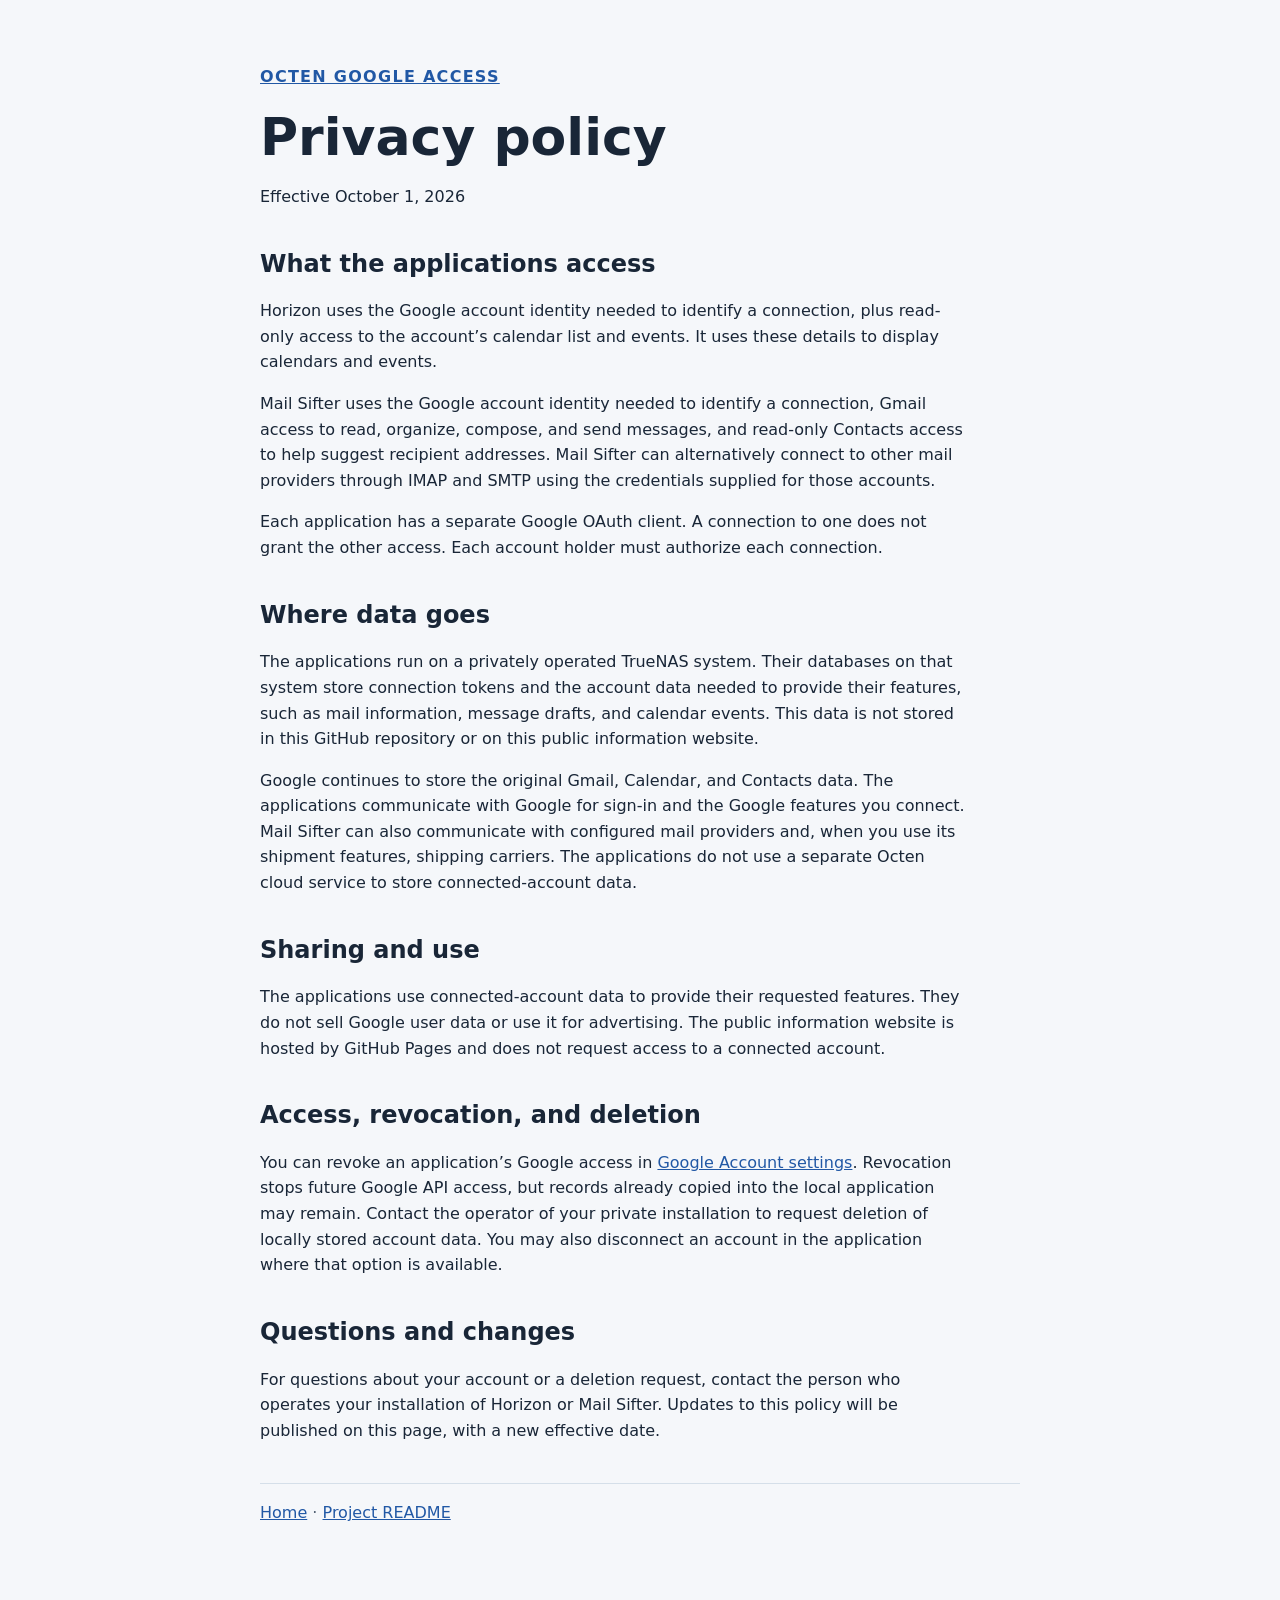
==== privacy.html @ abc24f0c "Publish Octen OAuth information and privacy pages" ====
<!doctype html>
<html lang="en">
<head>
  <meta charset="utf-8">
  <meta name="viewport" content="width=device-width, initial-scale=1">
  <title>Privacy policy | Octen Google access</title>
  <meta name="description" content="Privacy information for Horizon and Mail Sifter Google account connections.">
  <link rel="stylesheet" href="style.css">
</head>
<body>
  <main>
    <header>
      <p class="eyebrow"><a href="index.html">Octen Google access</a></p>
      <h1>Privacy policy</h1>
      <p>Effective October 1, 2026</p>
    </header>
    <section>
      <h2>What the applications access</h2>
      <p>Horizon uses the Google account identity needed to identify a connection, plus read-only access to the account’s calendar list and events. It uses these details to display calendars and events.</p>
      <p>Mail Sifter uses the Google account identity needed to identify a connection, Gmail access to read, organize, compose, and send messages, and read-only Contacts access to help suggest recipient addresses. Mail Sifter can alternatively connect to other mail providers through IMAP and SMTP using the credentials supplied for those accounts.</p>
      <p>Each application has a separate Google OAuth client. A connection to one does not grant the other access. Each account holder must authorize each connection.</p>
    </section>
    <section>
      <h2>Where data goes</h2>
      <p>The applications run on a privately operated TrueNAS system. Their databases on that system store connection tokens and the account data needed to provide their features, such as mail information, message drafts, and calendar events. This data is not stored in this GitHub repository or on this public information website.</p>
      <p>Google continues to store the original Gmail, Calendar, and Contacts data. The applications communicate with Google for sign-in and the Google features you connect. Mail Sifter can also communicate with configured mail providers and, when you use its shipment features, shipping carriers. The applications do not use a separate Octen cloud service to store connected-account data.</p>
    </section>
    <section>
      <h2>Sharing and use</h2>
      <p>The applications use connected-account data to provide their requested features. They do not sell Google user data or use it for advertising. The public information website is hosted by GitHub Pages and does not request access to a connected account.</p>
    </section>
    <section>
      <h2>Access, revocation, and deletion</h2>
      <p>You can revoke an application’s Google access in <a href="https://myaccount.google.com/connections">Google Account settings</a>. Revocation stops future Google API access, but records already copied into the local application may remain. Contact the operator of your private installation to request deletion of locally stored account data. You may also disconnect an account in the application where that option is available.</p>
    </section>
    <section>
      <h2>Questions and changes</h2>
      <p>For questions about your account or a deletion request, contact the person who operates your installation of Horizon or Mail Sifter. Updates to this policy will be published on this page, with a new effective date.</p>
    </section>
    <footer><a href="index.html">Home</a> · <a href="https://github.com/Sawtaytoes/octen-google-access/blob/main/README.md">Project README</a></footer>
  </main>
</body>
</html>
---- style.css ----
:root { color-scheme: light dark; font-family: system-ui, sans-serif; line-height: 1.6; }
body { margin: 0; background: #f5f7fa; color: #192637; }
main { max-width: 760px; margin: 0 auto; padding: 3rem 1.5rem 5rem; }
header, section { margin-bottom: 2.5rem; }
h1, h2, h3 { line-height: 1.2; }
h1 { font-size: clamp(2rem, 6vw, 3.25rem); margin: 0.2rem 0 0.8rem; }
h2 { font-size: 1.5rem; }
h3 { font-size: 1.15rem; margin-top: 0; }
p { max-width: 70ch; }
a { color: #2158a5; }
.eyebrow { font-weight: 700; letter-spacing: 0.08em; text-transform: uppercase; }
.cards { display: grid; gap: 1rem; grid-template-columns: repeat(auto-fit, minmax(240px, 1fr)); }
.cards article { background: #fff; border: 1px solid #d5dfe9; border-radius: 12px; padding: 1.25rem; }
nav { display: flex; flex-wrap: wrap; gap: 0.75rem; margin-bottom: 3rem; }
.button { background: #2158a5; border: 1px solid #2158a5; border-radius: 8px; color: #fff; display: inline-block; padding: 0.6rem 1rem; text-decoration: none; }
.button.secondary { background: transparent; color: #2158a5; }
footer { border-top: 1px solid #d5dfe9; color: #526174; padding-top: 1rem; }
@media (prefers-color-scheme: dark) {
  body { background: #111923; color: #ecf2f8; }
  .cards article { background: #1b2836; border-color: #36475a; }
  a, .button.secondary { color: #9ec6ff; }
  .button { background: #316bb8; border-color: #316bb8; }
  footer { border-color: #36475a; color: #adbdcf; }
}
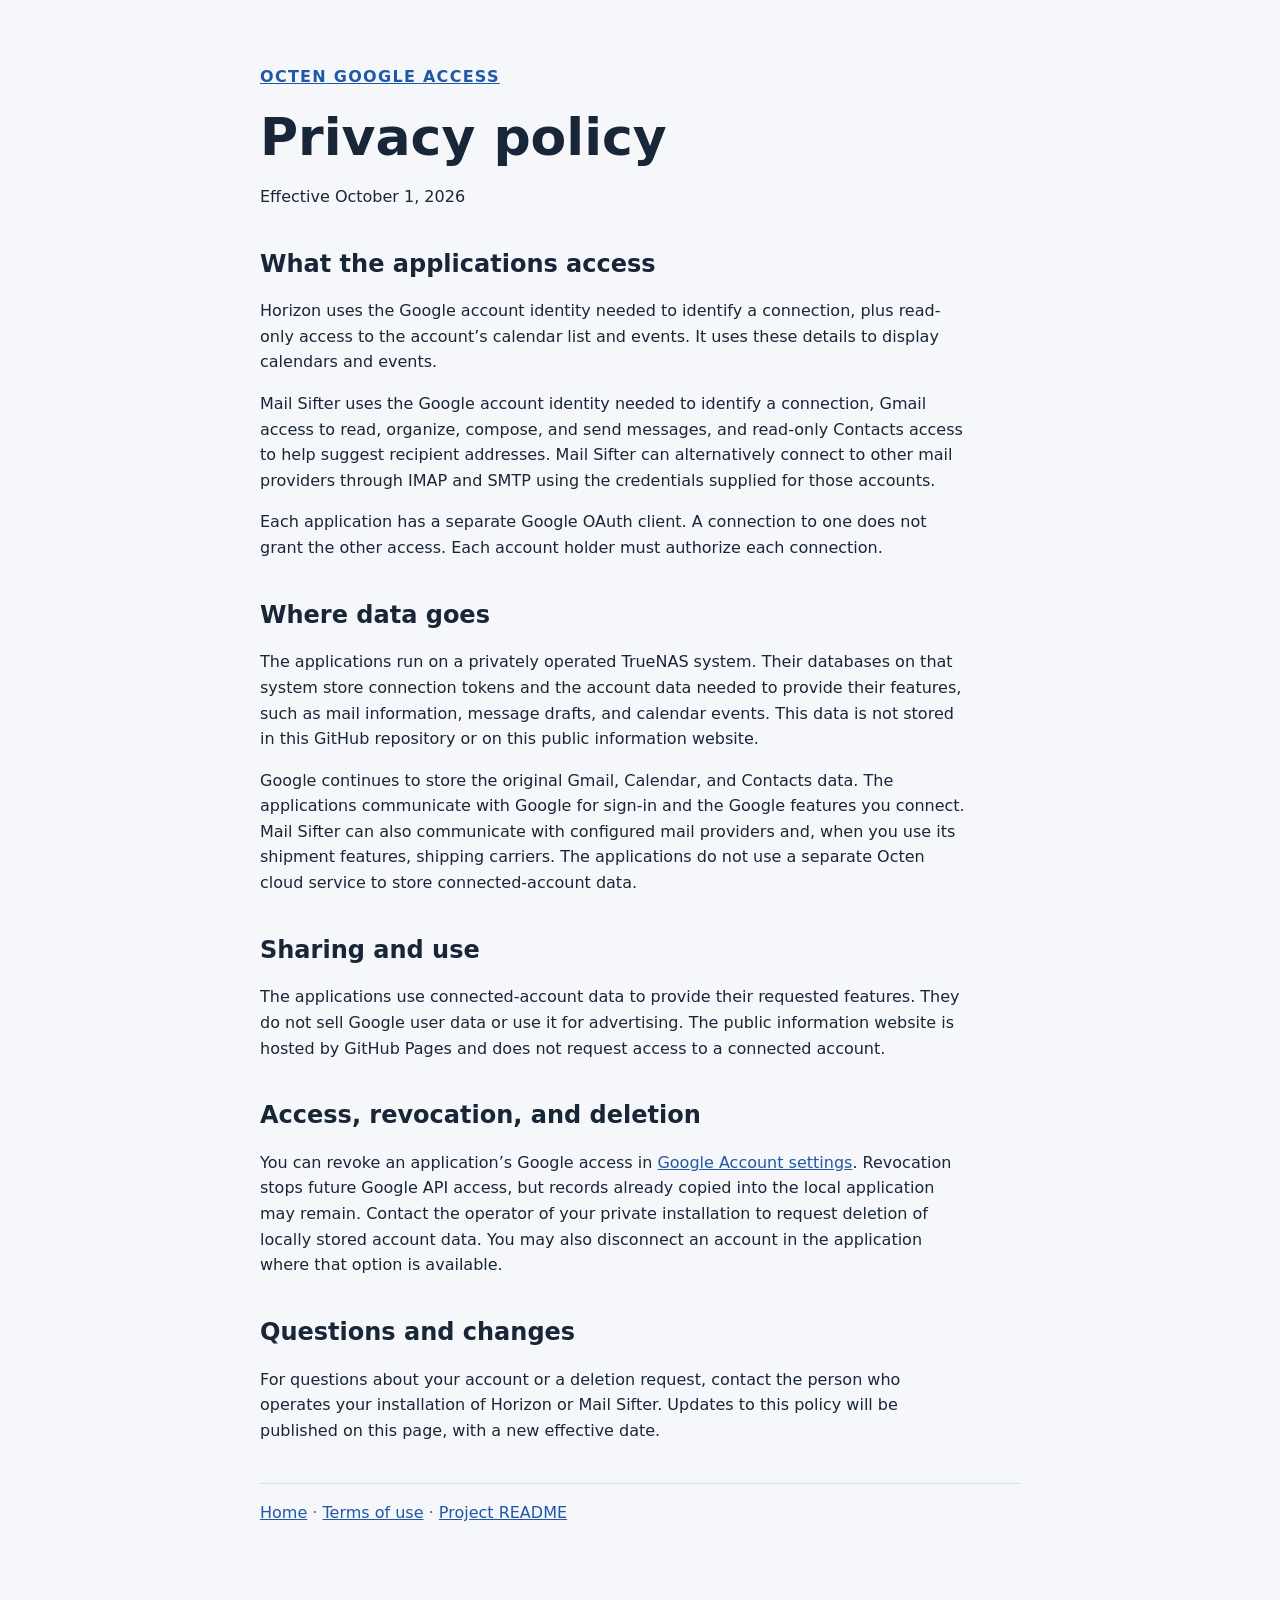
==== commit 6e8e418a: "Add terms page for Google OAuth branding" ====
--- a/privacy.html
+++ b/privacy.html
@@ -37,7 +37,7 @@
       <h2>Questions and changes</h2>
       <p>For questions about your account or a deletion request, contact the person who operates your installation of Horizon or Mail Sifter. Updates to this policy will be published on this page, with a new effective date.</p>
     </section>
-    <footer><a href="index.html">Home</a> · <a href="https://github.com/Sawtaytoes/octen-google-access/blob/main/README.md">Project README</a></footer>
+    <footer><a href="index.html">Home</a> · <a href="terms.html">Terms of use</a> · <a href="https://github.com/Sawtaytoes/octen-google-access/blob/main/README.md">Project README</a></footer>
   </main>
 </body>
 </html>
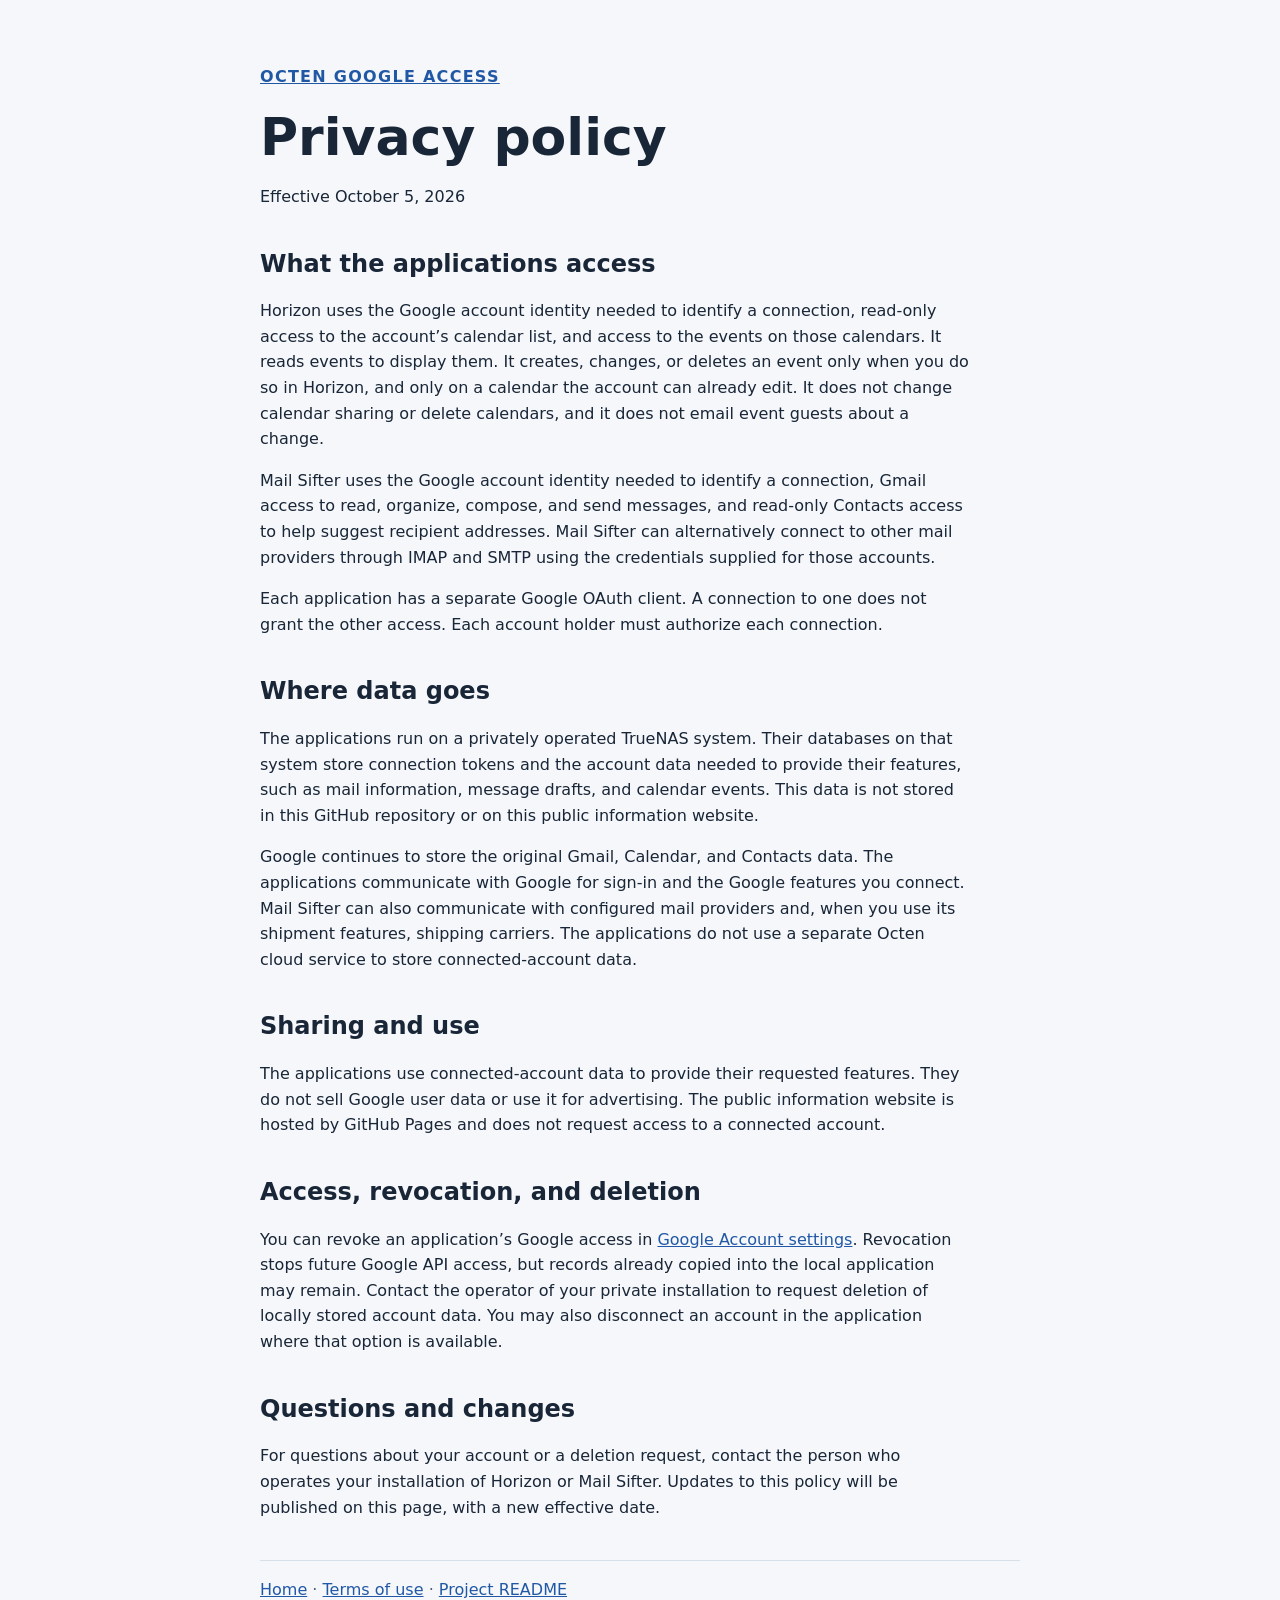
==== commit e652f31a: "Say that Horizon can create, edit, and delete events Horizon now asks for calendar.events instead of" ====
--- a/privacy.html
+++ b/privacy.html
@@ -12,11 +12,11 @@
     <header>
       <p class="eyebrow"><a href="index.html">Octen Google access</a></p>
       <h1>Privacy policy</h1>
-      <p>Effective October 1, 2026</p>
+      <p>Effective October 5, 2026</p>
     </header>
     <section>
       <h2>What the applications access</h2>
-      <p>Horizon uses the Google account identity needed to identify a connection, plus read-only access to the account’s calendar list and events. It uses these details to display calendars and events.</p>
+      <p>Horizon uses the Google account identity needed to identify a connection, read-only access to the account’s calendar list, and access to the events on those calendars. It reads events to display them. It creates, changes, or deletes an event only when you do so in Horizon, and only on a calendar the account can already edit. It does not change calendar sharing or delete calendars, and it does not email event guests about a change.</p>
       <p>Mail Sifter uses the Google account identity needed to identify a connection, Gmail access to read, organize, compose, and send messages, and read-only Contacts access to help suggest recipient addresses. Mail Sifter can alternatively connect to other mail providers through IMAP and SMTP using the credentials supplied for those accounts.</p>
       <p>Each application has a separate Google OAuth client. A connection to one does not grant the other access. Each account holder must authorize each connection.</p>
     </section>
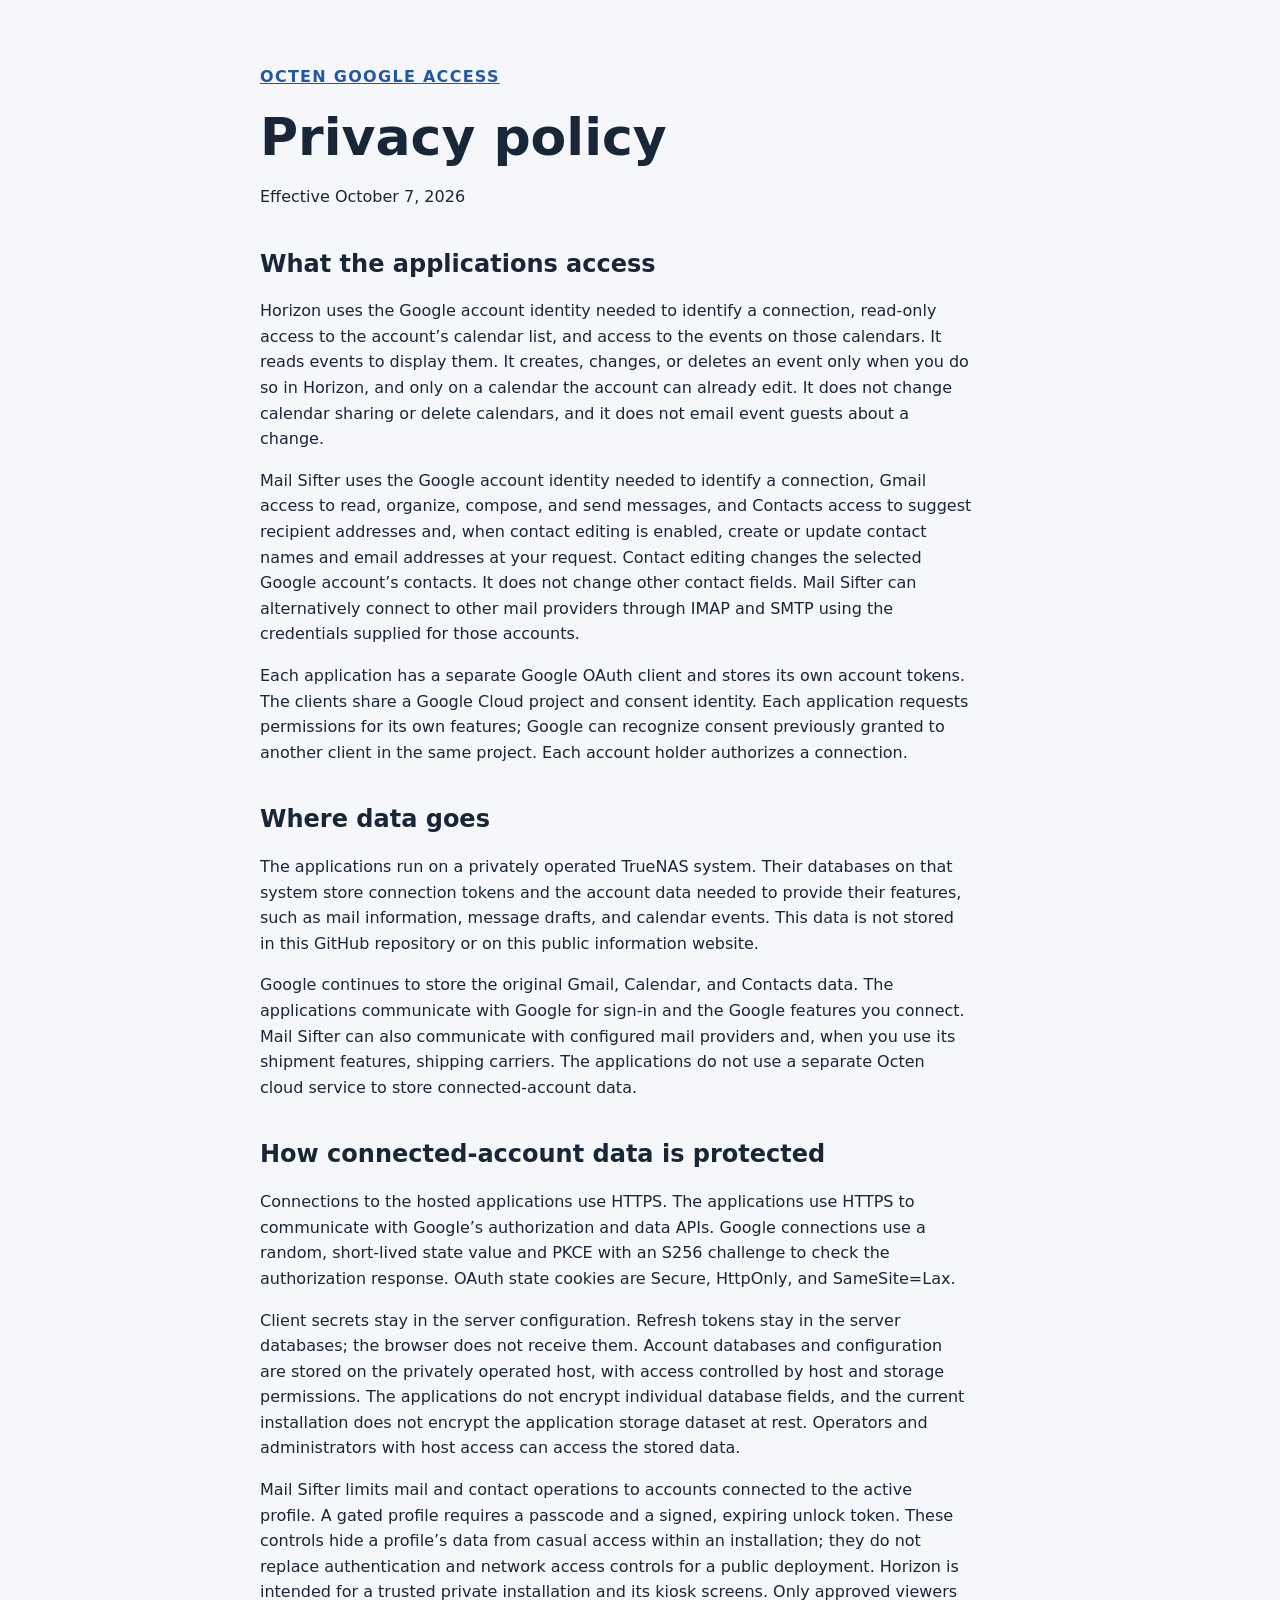
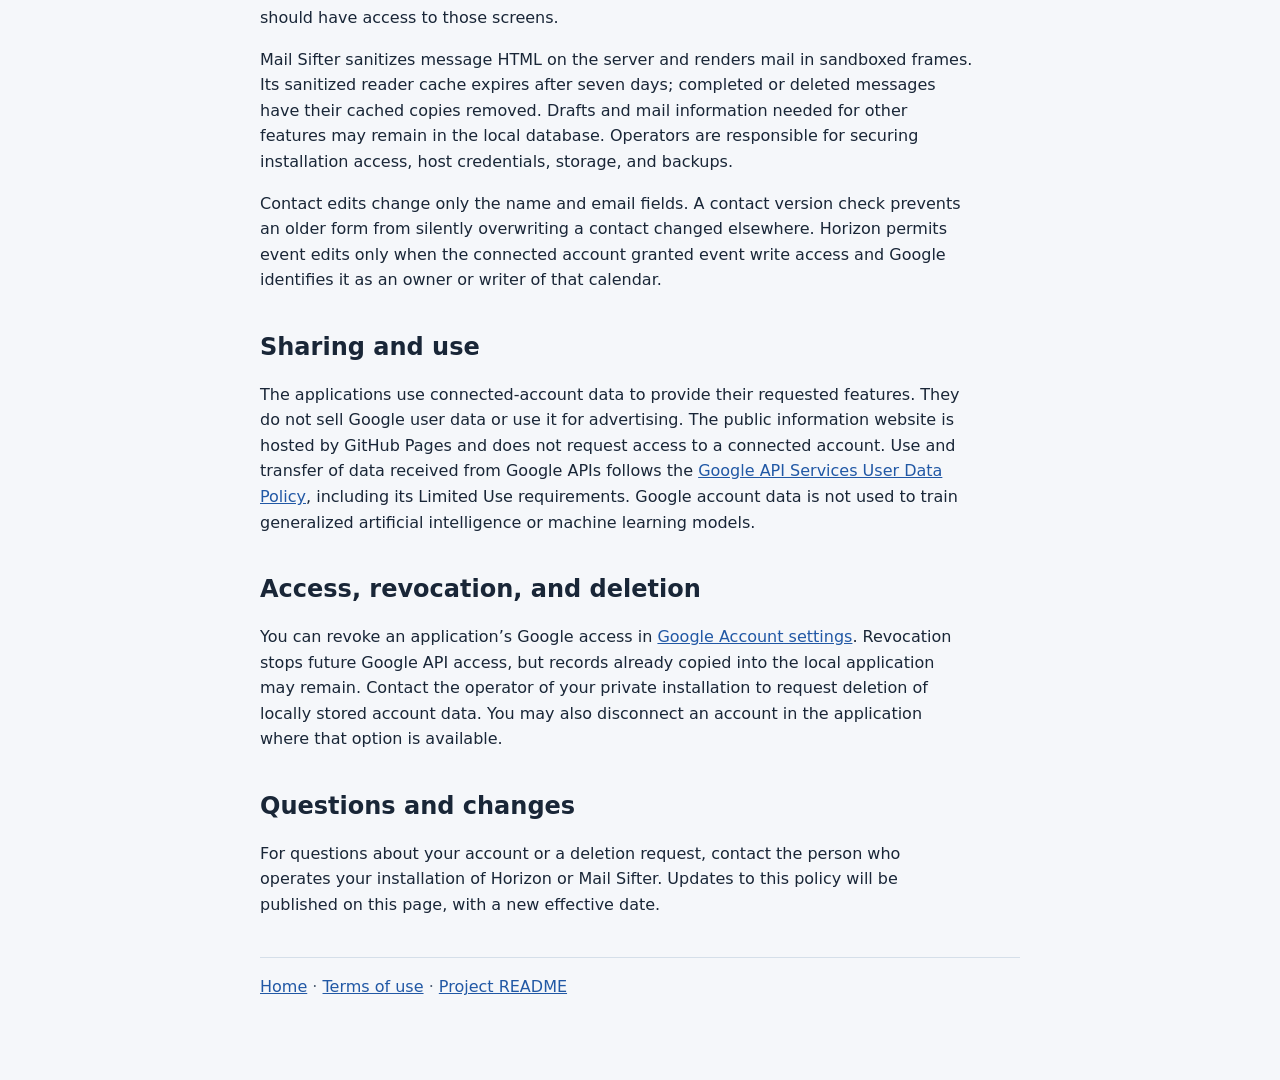
==== commit 343919d0: "Explain Google data protection and contact maintenance" ====
--- a/privacy.html
+++ b/privacy.html
@@ -12,13 +12,13 @@
     <header>
       <p class="eyebrow"><a href="index.html">Octen Google access</a></p>
       <h1>Privacy policy</h1>
-      <p>Effective October 5, 2026</p>
+      <p>Effective October 7, 2026</p>
     </header>
     <section>
       <h2>What the applications access</h2>
       <p>Horizon uses the Google account identity needed to identify a connection, read-only access to the account’s calendar list, and access to the events on those calendars. It reads events to display them. It creates, changes, or deletes an event only when you do so in Horizon, and only on a calendar the account can already edit. It does not change calendar sharing or delete calendars, and it does not email event guests about a change.</p>
-      <p>Mail Sifter uses the Google account identity needed to identify a connection, Gmail access to read, organize, compose, and send messages, and read-only Contacts access to help suggest recipient addresses. Mail Sifter can alternatively connect to other mail providers through IMAP and SMTP using the credentials supplied for those accounts.</p>
-      <p>Each application has a separate Google OAuth client. A connection to one does not grant the other access. Each account holder must authorize each connection.</p>
+      <p>Mail Sifter uses the Google account identity needed to identify a connection, Gmail access to read, organize, compose, and send messages, and Contacts access to suggest recipient addresses and, when contact editing is enabled, create or update contact names and email addresses at your request. Contact editing changes the selected Google account’s contacts. It does not change other contact fields. Mail Sifter can alternatively connect to other mail providers through IMAP and SMTP using the credentials supplied for those accounts.</p>
+      <p>Each application has a separate Google OAuth client and stores its own account tokens. The clients share a Google Cloud project and consent identity. Each application requests permissions for its own features; Google can recognize consent previously granted to another client in the same project. Each account holder authorizes a connection.</p>
     </section>
     <section>
       <h2>Where data goes</h2>
@@ -26,8 +26,16 @@
       <p>Google continues to store the original Gmail, Calendar, and Contacts data. The applications communicate with Google for sign-in and the Google features you connect. Mail Sifter can also communicate with configured mail providers and, when you use its shipment features, shipping carriers. The applications do not use a separate Octen cloud service to store connected-account data.</p>
     </section>
     <section>
+      <h2>How connected-account data is protected</h2>
+      <p>Connections to the hosted applications use HTTPS. The applications use HTTPS to communicate with Google’s authorization and data APIs. Google connections use a random, short-lived state value and PKCE with an S256 challenge to check the authorization response. OAuth state cookies are Secure, HttpOnly, and SameSite=Lax.</p>
+      <p>Client secrets stay in the server configuration. Refresh tokens stay in the server databases; the browser does not receive them. Account databases and configuration are stored on the privately operated host, with access controlled by host and storage permissions. The applications do not encrypt individual database fields, and the current installation does not encrypt the application storage dataset at rest. Operators and administrators with host access can access the stored data.</p>
+      <p>Mail Sifter limits mail and contact operations to accounts connected to the active profile. A gated profile requires a passcode and a signed, expiring unlock token. These controls hide a profile’s data from casual access within an installation; they do not replace authentication and network access controls for a public deployment. Horizon is intended for a trusted private installation and its kiosk screens. Only approved viewers should have access to those screens.</p>
+      <p>Mail Sifter sanitizes message HTML on the server and renders mail in sandboxed frames. Its sanitized reader cache expires after seven days; completed or deleted messages have their cached copies removed. Drafts and mail information needed for other features may remain in the local database. Operators are responsible for securing installation access, host credentials, storage, and backups.</p>
+      <p>Contact edits change only the name and email fields. A contact version check prevents an older form from silently overwriting a contact changed elsewhere. Horizon permits event edits only when the connected account granted event write access and Google identifies it as an owner or writer of that calendar.</p>
+    </section>
+    <section>
       <h2>Sharing and use</h2>
-      <p>The applications use connected-account data to provide their requested features. They do not sell Google user data or use it for advertising. The public information website is hosted by GitHub Pages and does not request access to a connected account.</p>
+      <p>The applications use connected-account data to provide their requested features. They do not sell Google user data or use it for advertising. The public information website is hosted by GitHub Pages and does not request access to a connected account. Use and transfer of data received from Google APIs follows the <a href="https://developers.google.com/terms/api-services-user-data-policy">Google API Services User Data Policy</a>, including its Limited Use requirements. Google account data is not used to train generalized artificial intelligence or machine learning models.</p>
     </section>
     <section>
       <h2>Access, revocation, and deletion</h2>
